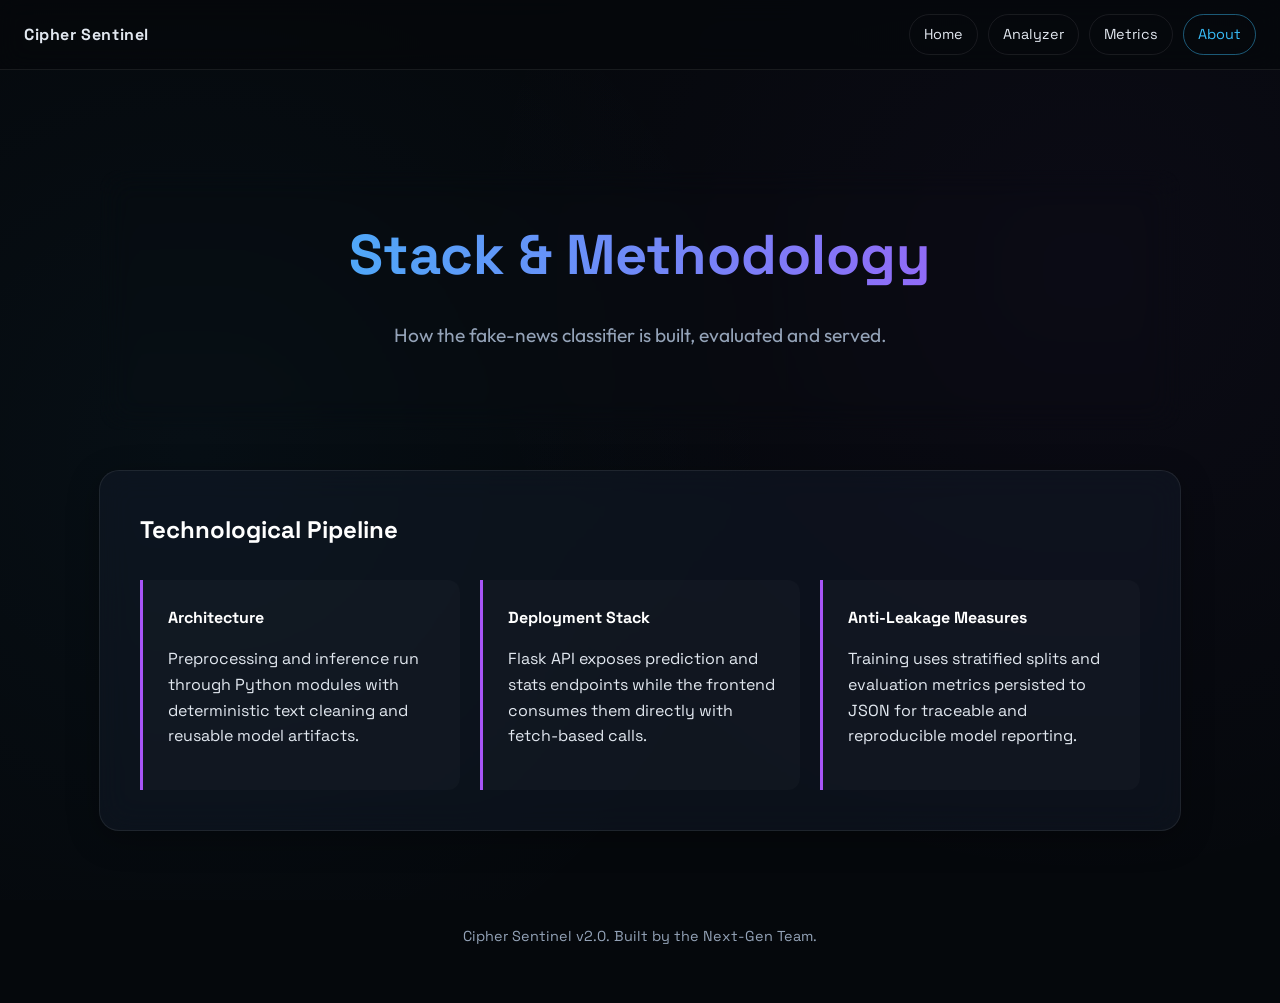
==== frontend/about.html @ 22d8f28d "Update fake news project with security hardening, report files, and frontend/backend enhancements" ====
<!DOCTYPE html>
<html lang="en">
<head>
    <meta charset="UTF-8">
    <meta name="viewport" content="width=device-width, initial-scale=1.0">
    <title>Cipher Sentinel | About</title>
    <link href="https://fonts.googleapis.com/css2?family=Outfit:wght@300;400;600;800&family=Space+Grotesk:wght@400;700&display=swap" rel="stylesheet">
    <link rel="stylesheet" href="style.css">
</head>
<body>
    <nav class="top-nav">
        <div class="brand">Cipher Sentinel</div>
        <div class="nav-links">
            <a class="nav-link" href="index.html">Home</a>
            <a class="nav-link" href="analyzer.html">Analyzer</a>
            <a class="nav-link" href="metrics.html">Metrics</a>
            <a class="nav-link active" href="about.html">About</a>
        </div>
    </nav>

    <section class="hero glass-panel page-header">
        <h1 class="glitch-title">Stack & Methodology</h1>
        <p class="subtitle">How the fake-news classifier is built, evaluated and served.</p>
    </section>

    <section class="about glass-panel">
        <h2>Technological Pipeline</h2>
        <div class="about-grid">
            <div class="about-card">
                <h4>Architecture</h4>
                <p>Preprocessing and inference run through Python modules with deterministic text cleaning and reusable model artifacts.</p>
            </div>
            <div class="about-card">
                <h4>Deployment Stack</h4>
                <p>Flask API exposes prediction and stats endpoints while the frontend consumes them directly with fetch-based calls.</p>
            </div>
            <div class="about-card">
                <h4>Anti-Leakage Measures</h4>
                <p>Training uses stratified splits and evaluation metrics persisted to JSON for traceable and reproducible model reporting.</p>
            </div>
        </div>
    </section>

    <footer class="footer">
        <p>Cipher Sentinel v2.0. Built by the Next-Gen Team.</p>
    </footer>

    <script src="script.js"></script>
</body>
</html>
---- frontend/style.css ----
:root {
    --bg-dark: #0a0e17;
    --bg-darker: #05080c;
    --bg-panel: rgba(22, 30, 46, 0.45);
    --border-color: rgba(255, 255, 255, 0.08);
    --neon-blue: #38bdf8;
    --neon-purple: #a855f7;
    --neon-red: #f43f5e;
    --neon-green: #10b981;
    --text-primary: #e2e8f0;
    --text-muted: #94a3b8;
    
    font-family: 'Space Grotesk', 'Outfit', sans-serif;
}

body {
    background-color: var(--bg-darker);
    background-image: 
        radial-gradient(circle at 15% 50%, rgba(56, 189, 248, 0.04) 0%, transparent 50%),
        radial-gradient(circle at 85% 30%, rgba(168, 85, 247, 0.04) 0%, transparent 50%);
    background-attachment: fixed;
    color: var(--text-primary);
    margin: 0;
    padding: 0;
    line-height: 1.6;
    overflow-x: hidden;
    scroll-behavior: smooth;
}

h1, h2, h3, h4 { margin: 0; font-weight: 700; color: #fff; }

.top-nav {
    position: sticky;
    top: 0;
    z-index: 100;
    display: flex;
    justify-content: space-between;
    align-items: center;
    gap: 20px;
    padding: 14px 24px;
    background: rgba(5, 8, 12, 0.8);
    backdrop-filter: blur(12px);
    border-bottom: 1px solid var(--border-color);
}

.brand {
    font-weight: 800;
    letter-spacing: 0.6px;
}

.nav-links {
    display: flex;
    gap: 10px;
    flex-wrap: wrap;
    align-items: center;
}

.nav-link {
    color: var(--text-primary);
    text-decoration: none;
    border: 1px solid var(--border-color);
    border-radius: 999px;
    padding: 8px 14px;
    font-size: 0.9rem;
    transition: all 0.2s ease;
}

.nav-link:hover,
.nav-link.active {
    border-color: rgba(56, 189, 248, 0.45);
    color: var(--neon-blue);
}

.glass-panel {
    background: var(--bg-panel);
    backdrop-filter: blur(16px);
    border: 1px solid var(--border-color);
    border-radius: 20px;
    box-shadow: 0 8px 32px rgba(0, 0, 0, 0.3);
    margin: 40px auto;
    padding: 40px;
    max-width: 1000px;
}

/* Hero Section */
.hero {
    text-align: center;
    border: none;
    background: transparent;
    box-shadow: none;
    margin-top: 100px;
}
.glitch-title {
    font-size: 3.5rem;
    background: linear-gradient(to right, var(--neon-blue), var(--neon-purple));
    -webkit-background-clip: text;
    -webkit-text-fill-color: transparent;
    margin-bottom: 20px;
}
.subtitle {
    font-size: 1.2rem;
    color: var(--text-muted);
    font-family: 'Outfit', sans-serif;
    margin-bottom: 40px;
}

.page-header {
    text-align: center;
}

.quick-links {
    display: grid;
    grid-template-columns: repeat(3, minmax(0, 1fr));
    gap: 16px;
    margin-top: 26px;
}

.quick-card {
    text-decoration: none;
    color: var(--text-primary);
    padding: 20px;
    border-radius: 14px;
    border: 1px solid var(--border-color);
    background: rgba(255, 255, 255, 0.02);
    transition: transform 0.2s ease, border-color 0.2s ease;
}

.quick-card:hover {
    transform: translateY(-2px);
    border-color: rgba(56, 189, 248, 0.4);
}

.quick-card h3 {
    margin-bottom: 8px;
    color: var(--neon-blue);
}

/* Buttons */
.neon-btn {
    background: linear-gradient(135deg, var(--neon-blue), var(--neon-purple));
    border: none;
    border-radius: 8px;
    color: #fff;
    font-family: 'Space Grotesk', sans-serif;
    font-size: 1.1rem;
    font-weight: 600;
    padding: 12px 32px;
    cursor: pointer;
    transition: all 0.3s ease;
    box-shadow: 0 0 15px rgba(56, 189, 248, 0.3);
}
.neon-btn:hover {
    transform: translateY(-2px);
    box-shadow: 0 0 25px rgba(168, 85, 247, 0.5);
}
.analyze-btn {
    width: 100%;
}

/* Features Grid */
.feature-grid {
    display: grid;
    grid-template-columns: repeat(2, 1fr);
    gap: 20px;
    margin-top: 30px;
}
.feature-card {
    background: rgba(255, 255, 255, 0.03);
    padding: 24px;
    border-radius: 12px;
    border: 1px solid rgba(255, 255, 255, 0.05);
}
.feature-card h3 { color: var(--neon-blue); margin-bottom: 10px; }

/* Demo Layout */
.demo-grid { display: flex; flex-direction: column; gap: 30px; margin-top: 30px; }
.input-actions { margin-top: 15px; }

.llm-toggle-row {
    display: inline-flex;
    align-items: center;
    gap: 10px;
    margin-bottom: 12px;
    padding: 8px 10px;
    border: 1px solid var(--border-color);
    border-radius: 8px;
    color: var(--text-primary);
    background: rgba(255,255,255,0.02);
    font-size: 0.92rem;
}

.llm-toggle-row input {
    accent-color: var(--neon-blue);
}

textarea {
    width: 100%;
    min-height: 180px;
    background: rgba(0,0,0,0.4);
    border: 1px solid var(--border-color);
    border-radius: 12px;
    padding: 20px;
    color: var(--text-primary);
    font-family: 'Outfit', sans-serif;
    font-size: 1.1rem;
    resize: vertical;
    box-sizing: border-box;
}
textarea:focus {
    outline: none;
    border-color: var(--neon-purple);
    box-shadow: inset 0 0 20px rgba(168, 85, 247, 0.1);
}

/* Loader */
.hidden { display: none !important; }
#loader { display: flex; align-items: center; justify-content: center; gap: 15px; margin-top: 20px; }
.spinner {
    width: 24px; height: 24px;
    border: 3px solid rgba(255,255,255,0.1);
    border-top-color: var(--neon-blue);
    border-radius: 50%;
    animation: spin 1s linear infinite;
}
@keyframes spin { to { transform: rotate(360deg); } }
.loading-text { color: var(--neon-purple); font-weight: 600; }

/* Results Metrics Grid */
.metrics-grid {
    display: grid;
    grid-template-columns: repeat(3, 1fr);
    gap: 20px;
    margin-bottom: 30px;
    padding-bottom: 30px;
    border-bottom: 1px solid var(--border-color);
}
.metric-box { display: flex; flex-direction: column; gap: 8px;}
.m-label { font-size: 0.8rem; text-transform: uppercase; color: var(--text-muted); letter-spacing: 1px; }

.result-badge {
    display: inline-block;
    padding: 10px 20px;
    border-radius: 8px;
    font-size: 1.5rem;
    font-weight: 800;
    text-transform: uppercase;
}
.badge-fake { background: rgba(244, 63, 94, 0.1); color: var(--neon-red); border: 1px solid rgba(244, 63, 94, 0.3); }
.badge-real { background: rgba(16, 185, 129, 0.1); color: var(--neon-green); border: 1px solid rgba(16, 185, 129, 0.3); }

/* Conf Bar */
.conf-row { display: flex; align-items: center; gap: 15px; }
.prog-track {
    flex-grow: 1;
    height: 10px;
    background: rgba(255,255,255,0.05);
    border-radius: 5px;
    overflow: hidden;
}
.prog-fill {
    height: 100%;
    width: 0%;
    background: linear-gradient(90deg, var(--neon-blue), var(--neon-purple));
    transition: width 1s cubic-bezier(0.4, 0, 0.2, 1);
}
#conf-pct { font-weight: 700; min-width: 50px; text-align: right; }
.conf-note { color: var(--text-muted); font-size: 0.8rem; }

.bias-badge { padding: 6px 12px; border-radius: 6px; font-weight: bold; background: rgba(255,255,255,0.05); }

.lime-list, .bias-indicators ul { list-style: none; padding: 0; margin-top: 15px;}
.lime-list li { margin-bottom: 8px; font-family: 'Outfit'; display: flex; justify-content: space-between; padding: 8px 12px; background: rgba(255,255,255,0.02); border-radius: 6px; }

.llm-section {
    margin-top: 24px;
    padding: 14px 16px;
    border: 1px solid var(--border-color);
    border-radius: 10px;
    background: rgba(255,255,255,0.02);
}

.llm-explanation {
    margin-top: 10px;
    color: var(--text-primary);
    line-height: 1.6;
}

.reasoning-section,
.verification-section {
    margin-top: 24px;
    padding: 14px 16px;
    border: 1px solid var(--border-color);
    border-radius: 10px;
    background: rgba(255,255,255,0.02);
}

.legend-section {
    margin-top: 24px;
    padding: 14px 16px;
    border: 1px solid var(--border-color);
    border-radius: 10px;
    background: rgba(255,255,255,0.02);
}

.legend-row {
    display: flex;
    align-items: center;
    gap: 10px;
    margin-top: 8px;
    color: var(--text-primary);
}

.legend-dot {
    width: 10px;
    height: 10px;
    border-radius: 50%;
    display: inline-block;
}

.legend-high { background: var(--neon-green); }
.legend-medium { background: var(--neon-blue); }
.legend-low { background: var(--neon-red); }

.reasoning-list {
    margin-top: 10px;
    padding-left: 18px;
    color: var(--text-primary);
}

.reasoning-list li {
    margin-bottom: 8px;
}

.verification-status {
    margin-top: 10px;
    font-weight: 700;
    color: var(--neon-blue);
}

.verification-details {
    color: var(--text-muted);
    margin-top: 4px;
}

.llm-toggle-row {
    display: inline-flex;
    align-items: center;
    gap: 8px;
    margin-bottom: 12px;
    color: var(--text-primary);
}

/* Stats Performance Card */
.stats-grid { display: grid; grid-template-columns: repeat(4, 1fr); gap: 20px; margin: 30px 0; }
.stat-card {
    background: rgba(0,0,0,0.3);
    padding: 20px;
    border-radius: 12px;
    text-align: center;
    border: 1px solid var(--border-color);
}
.stat-card h4 { color: var(--text-muted); font-size: 0.9rem; margin-bottom: 10px; }
.stat-number { font-size: 2.2rem; font-weight: 800; color: var(--neon-blue); }

.matrix-grid {
    display: grid;
    grid-template-columns: 150px 1fr 1fr;
    gap: 5px;
    margin-top: 20px;
}
.matrix-cell { padding: 15px; border-radius: 8px; display: flex; align-items: center; justify-content: center; }
.label-cell { font-weight: 600; color: var(--text-muted); background: transparent; }
.data-cell { font-size: 1.5rem; font-weight: bold; font-family: 'Space Grotesk'; }

.calibration-panel {
    margin-top: 24px;
    padding: 16px;
    border: 1px solid var(--border-color);
    border-radius: 10px;
    background: rgba(255,255,255,0.02);
}

.calibration-row {
    display: grid;
    grid-template-columns: 80px 1fr 70px;
    align-items: center;
    gap: 12px;
    margin-top: 10px;
}

.mini-track {
    height: 10px;
    background: rgba(255,255,255,0.06);
    border-radius: 999px;
    overflow: hidden;
}

.mini-fill {
    height: 100%;
    width: 0%;
    background: linear-gradient(90deg, #22d3ee, #0ea5e9);
    transition: width 0.5s ease;
}

.about-grid { display: grid; grid-template-columns: repeat(3, 1fr); gap: 20px; margin-top: 30px;}
.about-card { padding: 25px; background: rgba(255,255,255,0.02); border-left: 3px solid var(--neon-purple); border-radius: 0 12px 12px 0;}

.footer { text-align: center; color: var(--text-muted); padding: 40px; font-size: 0.9rem; }

@media (max-width: 980px) {
    .glass-panel {
        margin: 24px 16px;
        padding: 28px;
    }

    .glitch-title {
        font-size: 2.6rem;
    }

    .feature-grid,
    .metrics-grid,
    .stats-grid,
    .about-grid,
    .quick-links {
        grid-template-columns: 1fr;
    }

    .matrix-grid {
        grid-template-columns: 120px 1fr 1fr;
    }
}

@media (max-width: 640px) {
    .hero {
        margin-top: 60px;
    }

    .top-nav {
        padding: 12px;
    }

    .brand {
        font-size: 0.9rem;
    }

    .nav-links {
        gap: 6px;
    }

    .glitch-title {
        font-size: 2rem;
    }

    .subtitle {
        font-size: 1rem;
    }

    .neon-btn {
        width: 100%;
    }

    .matrix-grid {
        grid-template-columns: 100px 1fr 1fr;
        gap: 4px;
    }

    .matrix-cell {
        padding: 10px;
        font-size: 0.9rem;
    }
}
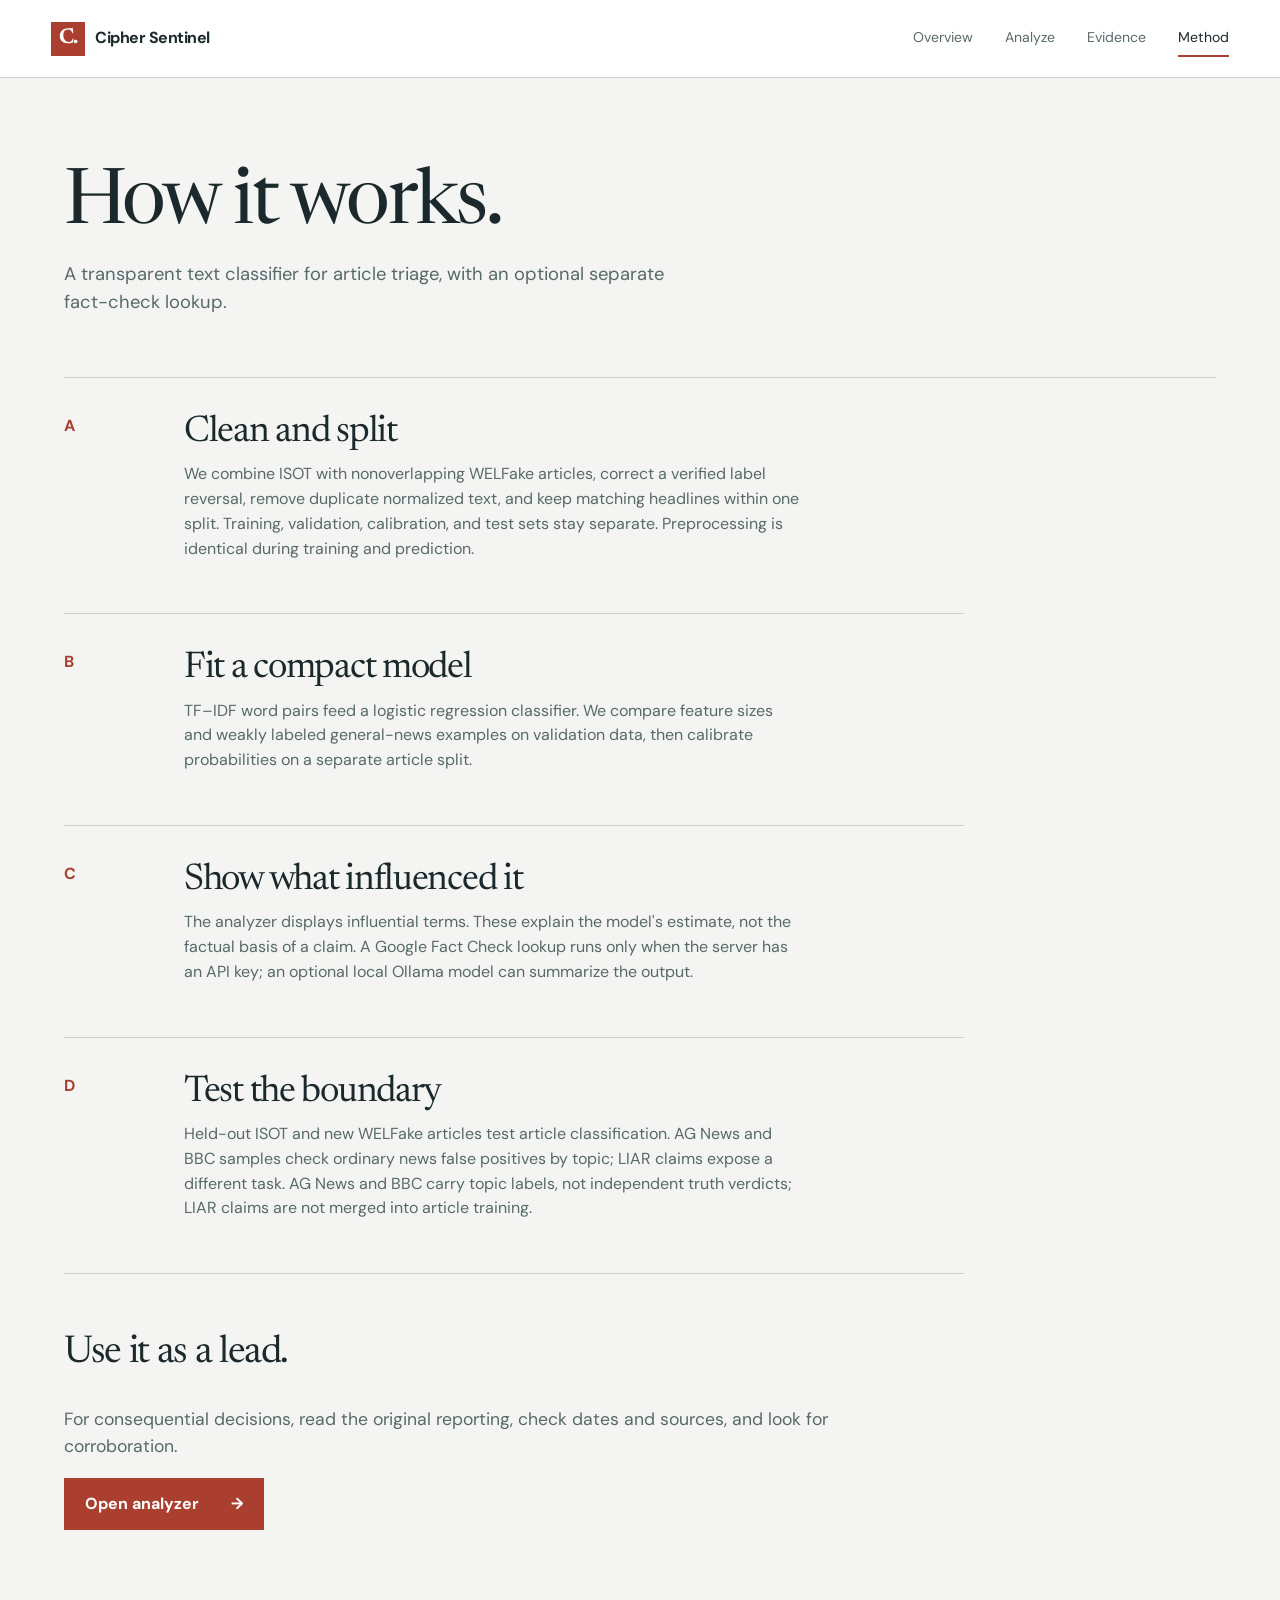
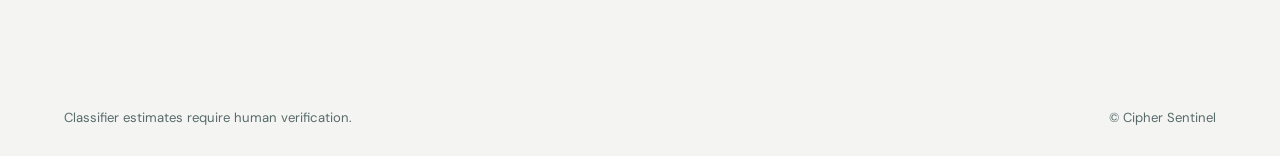
==== commit 68de9e0c: "Improve news classifier, evaluation, and interface" ====
--- a/frontend/about.html
+++ b/frontend/about.html
@@ -1,50 +1 @@
-<!DOCTYPE html>
-<html lang="en">
-<head>
-    <meta charset="UTF-8">
-    <meta name="viewport" content="width=device-width, initial-scale=1.0">
-    <title>Cipher Sentinel | About</title>
-    <link href="https://fonts.googleapis.com/css2?family=Outfit:wght@300;400;600;800&family=Space+Grotesk:wght@400;700&display=swap" rel="stylesheet">
-    <link rel="stylesheet" href="style.css">
-</head>
-<body>
-    <nav class="top-nav">
-        <div class="brand">Cipher Sentinel</div>
-        <div class="nav-links">
-            <a class="nav-link" href="index.html">Home</a>
-            <a class="nav-link" href="analyzer.html">Analyzer</a>
-            <a class="nav-link" href="metrics.html">Metrics</a>
-            <a class="nav-link active" href="about.html">About</a>
-        </div>
-    </nav>
-
-    <section class="hero glass-panel page-header">
-        <h1 class="glitch-title">Stack & Methodology</h1>
-        <p class="subtitle">How the fake-news classifier is built, evaluated and served.</p>
-    </section>
-
-    <section class="about glass-panel">
-        <h2>Technological Pipeline</h2>
-        <div class="about-grid">
-            <div class="about-card">
-                <h4>Architecture</h4>
-                <p>Preprocessing and inference run through Python modules with deterministic text cleaning and reusable model artifacts.</p>
-            </div>
-            <div class="about-card">
-                <h4>Deployment Stack</h4>
-                <p>Flask API exposes prediction and stats endpoints while the frontend consumes them directly with fetch-based calls.</p>
-            </div>
-            <div class="about-card">
-                <h4>Anti-Leakage Measures</h4>
-                <p>Training uses stratified splits and evaluation metrics persisted to JSON for traceable and reproducible model reporting.</p>
-            </div>
-        </div>
-    </section>
-
-    <footer class="footer">
-        <p>Cipher Sentinel v2.0. Built by the Next-Gen Team.</p>
-    </footer>
-
-    <script src="script.js"></script>
-</body>
-</html>
+<!doctype html><html lang="en"><head><meta charset="utf-8"><meta name="viewport" content="width=device-width, initial-scale=1"><title>Method — Cipher Sentinel</title><link rel="preconnect" href="https://fonts.googleapis.com"><link rel="preconnect" href="https://fonts.gstatic.com" crossorigin><link href="https://fonts.googleapis.com/css2?family=DM+Sans:wght@400;500;600;700&family=Newsreader:opsz,wght@6..72,400;6..72,600&display=swap" rel="stylesheet"><link rel="stylesheet" href="style.css"></head><body><header class="site-header"><a class="brand" href="index.html"><span class="brand-mark" aria-hidden="true">C.</span> Cipher Sentinel</a><nav aria-label="Main navigation"><a href="index.html">Overview</a><a href="analyzer.html">Analyze</a><a href="metrics.html">Evidence</a><a aria-current="page" href="about.html">Method</a></nav></header><main class="page-shell"><div class="page-intro"><h1>How it works.</h1><p>A transparent text classifier for article triage, with an optional separate fact-check lookup.</p></div><section class="method-list"><article><span>A</span><div><h2>Clean and split</h2><p>We combine ISOT with nonoverlapping WELFake articles, correct a verified label reversal, remove duplicate normalized text, and keep matching headlines within one split. Training, validation, calibration, and test sets stay separate. Preprocessing is identical during training and prediction.</p></div></article><article><span>B</span><div><h2>Fit a compact model</h2><p>TF–IDF word pairs feed a logistic regression classifier. We compare feature sizes and weakly labeled general-news examples on validation data, then calibrate probabilities on a separate article split.</p></div></article><article><span>C</span><div><h2>Show what influenced it</h2><p>The analyzer displays influential terms. These explain the model's estimate, not the factual basis of a claim. A Google Fact Check lookup runs only when the server has an API key; an optional local Ollama model can summarize the output.</p></div></article><article><span>D</span><div><h2>Test the boundary</h2><p>Held-out ISOT and new WELFake articles test article classification. AG News and BBC samples check ordinary news false positives by topic; LIAR claims expose a different task. AG News and BBC carry topic labels, not independent truth verdicts; LIAR claims are not merged into article training.</p></div></article></section><div class="method-footnote"><h2>Use it as a lead.</h2><p>For consequential decisions, read the original reporting, check dates and sources, and look for corroboration.</p><a class="primary-action" href="analyzer.html">Open analyzer <span aria-hidden="true">&rarr;</span></a></div></main><footer>Classifier estimates require human verification. <span>© Cipher Sentinel</span></footer></body></html>
--- a/frontend/style.css
+++ b/frontend/style.css
@@ -1,471 +1,593 @@
+/* Hallmark · pre-emit critique: P4 H4 E4 S4 R5 V4 */
 :root {
-    --bg-dark: #0a0e17;
-    --bg-darker: #05080c;
-    --bg-panel: rgba(22, 30, 46, 0.45);
-    --border-color: rgba(255, 255, 255, 0.08);
-    --neon-blue: #38bdf8;
-    --neon-purple: #a855f7;
-    --neon-red: #f43f5e;
-    --neon-green: #10b981;
-    --text-primary: #e2e8f0;
-    --text-muted: #94a3b8;
-    
-    font-family: 'Space Grotesk', 'Outfit', sans-serif;
-}
-
+  --paper:#f4f5f3;
+  --surface:#fff;
+  --ink:#1c292c;
+  --muted:#58696a;
+  --rule:#cbd2ce;
+  --accent:#aa3f30;
+  --accent-dark:#823025;
+  --soft:#e9eeea;
+  --font-display:'Newsreader',Georgia,serif;
+  --font-body:'DM Sans',Arial,sans-serif;
+  font-family:var(--font-body);
+  color:var(--ink);
+  background:var(--paper)
+}
+
+* {
+  box-sizing:border-box
+}
+html,body {
+  margin:0;
+  overflow-x:clip
+}
 body {
-    background-color: var(--bg-darker);
-    background-image: 
-        radial-gradient(circle at 15% 50%, rgba(56, 189, 248, 0.04) 0%, transparent 50%),
-        radial-gradient(circle at 85% 30%, rgba(168, 85, 247, 0.04) 0%, transparent 50%);
-    background-attachment: fixed;
-    color: var(--text-primary);
-    margin: 0;
-    padding: 0;
-    line-height: 1.6;
-    overflow-x: hidden;
-    scroll-behavior: smooth;
-}
-
-h1, h2, h3, h4 { margin: 0; font-weight: 700; color: #fff; }
-
-.top-nav {
-    position: sticky;
-    top: 0;
-    z-index: 100;
-    display: flex;
-    justify-content: space-between;
-    align-items: center;
-    gap: 20px;
-    padding: 14px 24px;
-    background: rgba(5, 8, 12, 0.8);
-    backdrop-filter: blur(12px);
-    border-bottom: 1px solid var(--border-color);
-}
-
+  line-height:1.55
+}
+a {
+  color:inherit
+}
+button,textarea {
+  font:inherit
+}
+button {
+  cursor:pointer
+}
+h1,h2,h3,p {
+  margin-top:0
+}
+h1,h2 {
+  font-family:var(--font-display);
+  font-weight:400;
+  letter-spacing:-.035em;
+  line-height:1.04
+}
+h1 {
+  font-size:clamp(3.2rem,7.5vw,7.4rem)
+}
+h2 {
+  font-size:clamp(2rem,4vw,3.8rem)
+}
+h3 {
+  font-size:1rem;
+  letter-spacing:0;
+  font-weight:700
+}
+.sr-only {
+  position:absolute;
+  width:1px;
+  height:1px;
+  padding:0;
+  margin:-1px;
+  overflow:hidden;
+  clip:rect(0,0,0,0);
+  white-space:nowrap;
+  border:0
+}
+:focus-visible {
+  outline:3px solid var(--accent);
+  outline-offset:3px
+}
+
+.site-header {
+  min-height:78px;
+  padding:16px clamp(20px,4vw,64px);
+  display:flex;
+  align-items:center;
+  justify-content:space-between;
+  gap:20px;
+  border-bottom:1px solid var(--rule);
+  background:var(--surface)
+}
 .brand {
-    font-weight: 800;
-    letter-spacing: 0.6px;
-}
-
-.nav-links {
-    display: flex;
-    gap: 10px;
-    flex-wrap: wrap;
-    align-items: center;
-}
-
-.nav-link {
-    color: var(--text-primary);
-    text-decoration: none;
-    border: 1px solid var(--border-color);
-    border-radius: 999px;
-    padding: 8px 14px;
-    font-size: 0.9rem;
-    transition: all 0.2s ease;
-}
-
-.nav-link:hover,
-.nav-link.active {
-    border-color: rgba(56, 189, 248, 0.45);
-    color: var(--neon-blue);
-}
-
-.glass-panel {
-    background: var(--bg-panel);
-    backdrop-filter: blur(16px);
-    border: 1px solid var(--border-color);
-    border-radius: 20px;
-    box-shadow: 0 8px 32px rgba(0, 0, 0, 0.3);
-    margin: 40px auto;
-    padding: 40px;
-    max-width: 1000px;
-}
-
-/* Hero Section */
-.hero {
-    text-align: center;
-    border: none;
-    background: transparent;
-    box-shadow: none;
-    margin-top: 100px;
-}
-.glitch-title {
-    font-size: 3.5rem;
-    background: linear-gradient(to right, var(--neon-blue), var(--neon-purple));
-    -webkit-background-clip: text;
-    -webkit-text-fill-color: transparent;
-    margin-bottom: 20px;
-}
-.subtitle {
-    font-size: 1.2rem;
-    color: var(--text-muted);
-    font-family: 'Outfit', sans-serif;
-    margin-bottom: 40px;
-}
-
-.page-header {
-    text-align: center;
-}
-
-.quick-links {
-    display: grid;
-    grid-template-columns: repeat(3, minmax(0, 1fr));
-    gap: 16px;
-    margin-top: 26px;
-}
-
-.quick-card {
-    text-decoration: none;
-    color: var(--text-primary);
-    padding: 20px;
-    border-radius: 14px;
-    border: 1px solid var(--border-color);
-    background: rgba(255, 255, 255, 0.02);
-    transition: transform 0.2s ease, border-color 0.2s ease;
-}
-
-.quick-card:hover {
-    transform: translateY(-2px);
-    border-color: rgba(56, 189, 248, 0.4);
-}
-
-.quick-card h3 {
-    margin-bottom: 8px;
-    color: var(--neon-blue);
-}
-
-/* Buttons */
-.neon-btn {
-    background: linear-gradient(135deg, var(--neon-blue), var(--neon-purple));
-    border: none;
-    border-radius: 8px;
-    color: #fff;
-    font-family: 'Space Grotesk', sans-serif;
-    font-size: 1.1rem;
-    font-weight: 600;
-    padding: 12px 32px;
-    cursor: pointer;
-    transition: all 0.3s ease;
-    box-shadow: 0 0 15px rgba(56, 189, 248, 0.3);
-}
-.neon-btn:hover {
-    transform: translateY(-2px);
-    box-shadow: 0 0 25px rgba(168, 85, 247, 0.5);
+  display:inline-flex;
+  align-items:center;
+  gap:10px;
+  text-decoration:none;
+  font-weight:700;
+  white-space:nowrap;
+  letter-spacing:-.03em
+}
+.brand-mark {
+  display:grid;
+  place-items:center;
+  width:34px;
+  height:34px;
+  background:var(--accent);
+  color:var(--surface);
+  font-family:var(--font-display);
+  font-size:1.35rem
+}
+.site-header nav {
+  display:flex;
+  gap:clamp(12px,2.5vw,36px);
+  align-items:center
+}
+.site-header nav a {
+  font-size:.88rem;
+  text-decoration:none;
+  color:var(--muted);
+  white-space:nowrap;
+  padding:7px 0;
+  border-bottom:2px solid transparent
+}
+.site-header nav a:hover,.site-header nav a[aria-current] {
+  color:var(--ink);
+  border-color:var(--accent)
+}
+
+.hero,.page-shell {
+  max-width:1512px;
+  margin:auto;
+  padding-left:clamp(20px,5vw,80px);
+  padding-right:clamp(20px,5vw,80px)
+}
+.home-hero {
+  min-height:min(720px,80vh);
+  padding-top:clamp(80px,10vw,150px);
+  padding-bottom:100px;
+  display:flex;
+  flex-direction:column;
+  align-items:flex-start;
+  background:linear-gradient(90deg,var(--paper) 0%,var(--paper) 62%,var(--soft) 62%,var(--soft) 100%)
+}
+.eyebrow,.section-index {
+  font-size:.74rem;
+  font-weight:700;
+  letter-spacing:.13em;
+  text-transform:uppercase;
+  color:var(--accent)
+}
+.eyebrow {
+  display:flex;
+  align-items:center;
+  gap:10px
+}
+.live-dot {
+  width:8px;
+  height:8px;
+  border-radius:50%;
+  background:var(--accent)
+}
+.home-hero h1 {
+  margin:26px 0 24px;
+  max-width:980px
+}
+.home-hero h1 em {
+  font-weight:400;
+  color:var(--accent)
+}
+.home-hero p {
+  font-size:clamp(1rem,1.5vw,1.28rem);
+  max-width:540px;
+  color:var(--muted);
+  margin-bottom:30px
+}
+.primary-action {
+  display:inline-flex;
+  align-items:center;
+  justify-content:space-between;
+  gap:32px;
+  min-height:52px;
+  padding:12px 20px;
+  background:var(--accent);
+  color:var(--surface);
+  border:1px solid var(--accent);
+  text-decoration:none;
+  font-weight:700;
+  border-radius:0;
+  white-space:nowrap
+}
+.primary-action:hover {
+  background:var(--accent-dark);
+  border-color:var(--accent-dark)
+}
+.primary-action:disabled {
+  opacity:.65;
+  cursor:wait
+}
+.editorial-strip {
+  display:grid;
+  grid-template-columns:1fr 1fr;
+  gap:8vw;
+  padding:clamp(56px,8vw,110px) clamp(20px,5vw,80px);
+  max-width:1512px;
+  margin:auto;
+  border-top:1px solid var(--rule)
+}
+.editorial-strip h2 {
+  margin:18px 0 0
+}
+.editorial-strip p {
+  font-size:1.2rem;
+  max-width:520px
+}
+.text-link {
+  font-weight:700;
+  text-decoration:none;
+  color:var(--accent);
+  border-bottom:1px solid currentColor;
+  padding-bottom:3px
+}
+.home-links {
+  display:grid;
+  grid-template-columns:1fr 1fr;
+  border-top:1px solid var(--rule);
+  border-bottom:1px solid var(--rule);
+  max-width:1512px;
+  margin:auto
+}
+.home-links a {
+  display:grid;
+  grid-template-columns:1fr auto;
+  gap:10px;
+  padding:clamp(32px,5vw,70px) clamp(20px,5vw,80px);
+  text-decoration:none
+}
+.home-links a:first-child {
+  border-right:1px solid var(--rule)
+}
+.home-links a>span:first-child {
+  grid-column:1/-1;
+  font-size:.78rem;
+  text-transform:uppercase;
+  letter-spacing:.1em;
+  color:var(--muted)
+}
+.home-links strong {
+  font-family:var(--font-display);
+  font-size:clamp(1.8rem,3vw,3rem);
+  font-weight:400;
+  line-height:1
+}
+.home-links a:hover {
+  background:var(--soft)
+}
+footer {
+  padding:28px clamp(20px,5vw,80px);
+  display:flex;
+  justify-content:space-between;
+  gap:20px;
+  color:var(--muted);
+  font-size:.82rem;
+  max-width:1512px;
+  margin:auto
+}
+
+.page-shell {
+  padding-top:70px;
+  padding-bottom:90px
+}
+.page-intro {
+  max-width:870px;
+  margin-bottom:60px
+}
+.page-intro h1 {
+  font-size:clamp(3.4rem,6vw,6.4rem);
+  margin:18px 0 14px
+}
+.page-intro p {
+  font-size:1.15rem;
+  color:var(--muted);
+  max-width:640px
+}
+.analysis-layout {
+  display:grid;
+  grid-template-columns:minmax(0,1.45fr) minmax(280px,.8fr);
+  gap:22px;
+  align-items:start
+}
+.work-panel,.result-panel,.note-panel {
+  background:var(--surface);
+  border:1px solid var(--rule);
+  padding:clamp(22px,3vw,42px)
+}
+.panel-heading {
+  display:flex;
+  justify-content:space-between;
+  align-items:baseline;
+  gap:12px
+}
+.panel-heading h2,.result-panel h2 {
+  font-size:2rem;
+  margin-bottom:22px
+}
+.panel-heading span,.field-hint {
+  font-size:.82rem;
+  color:var(--muted)
+}
+textarea {
+  width:100%;
+  min-height:310px;
+  resize:vertical;
+  border:1px solid var(--rule);
+  background:var(--paper);
+  padding:20px;
+  color:var(--ink);
+  line-height:1.6
+}
+textarea:focus {
+  outline:2px solid var(--accent);
+  outline-offset:1px
+}
+.field-hint {
+  margin:10px 0 0
+}
+.field-error {
+  color:var(--accent-dark);
+  font-weight:700
+}
+.option-row {
+  display:flex;
+  align-items:flex-start;
+  gap:12px;
+  padding:24px 0;
+  margin-top:24px;
+  border-top:1px solid var(--rule)
+}
+.option-row input {
+  accent-color:var(--accent);
+  margin-top:5px
+}
+.option-row span {
+  display:grid;
+  gap:4px
+}
+.option-row strong {
+  font-size:.88rem
+}
+.option-row small {
+  color:var(--muted)
 }
 .analyze-btn {
-    width: 100%;
-}
-
-/* Features Grid */
-.feature-grid {
-    display: grid;
-    grid-template-columns: repeat(2, 1fr);
-    gap: 20px;
-    margin-top: 30px;
-}
-.feature-card {
-    background: rgba(255, 255, 255, 0.03);
-    padding: 24px;
-    border-radius: 12px;
-    border: 1px solid rgba(255, 255, 255, 0.05);
-}
-.feature-card h3 { color: var(--neon-blue); margin-bottom: 10px; }
-
-/* Demo Layout */
-.demo-grid { display: flex; flex-direction: column; gap: 30px; margin-top: 30px; }
-.input-actions { margin-top: 15px; }
-
-.llm-toggle-row {
-    display: inline-flex;
-    align-items: center;
-    gap: 10px;
-    margin-bottom: 12px;
-    padding: 8px 10px;
-    border: 1px solid var(--border-color);
-    border-radius: 8px;
-    color: var(--text-primary);
-    background: rgba(255,255,255,0.02);
-    font-size: 0.92rem;
-}
-
-.llm-toggle-row input {
-    accent-color: var(--neon-blue);
-}
-
-textarea {
-    width: 100%;
-    min-height: 180px;
-    background: rgba(0,0,0,0.4);
-    border: 1px solid var(--border-color);
-    border-radius: 12px;
-    padding: 20px;
-    color: var(--text-primary);
-    font-family: 'Outfit', sans-serif;
-    font-size: 1.1rem;
-    resize: vertical;
-    box-sizing: border-box;
-}
-textarea:focus {
-    outline: none;
-    border-color: var(--neon-purple);
-    box-shadow: inset 0 0 20px rgba(168, 85, 247, 0.1);
-}
-
-/* Loader */
-.hidden { display: none !important; }
-#loader { display: flex; align-items: center; justify-content: center; gap: 15px; margin-top: 20px; }
-.spinner {
-    width: 24px; height: 24px;
-    border: 3px solid rgba(255,255,255,0.1);
-    border-top-color: var(--neon-blue);
-    border-radius: 50%;
-    animation: spin 1s linear infinite;
-}
-@keyframes spin { to { transform: rotate(360deg); } }
-.loading-text { color: var(--neon-purple); font-weight: 600; }
-
-/* Results Metrics Grid */
-.metrics-grid {
-    display: grid;
-    grid-template-columns: repeat(3, 1fr);
-    gap: 20px;
-    margin-bottom: 30px;
-    padding-bottom: 30px;
-    border-bottom: 1px solid var(--border-color);
-}
-.metric-box { display: flex; flex-direction: column; gap: 8px;}
-.m-label { font-size: 0.8rem; text-transform: uppercase; color: var(--text-muted); letter-spacing: 1px; }
-
-.result-badge {
-    display: inline-block;
-    padding: 10px 20px;
-    border-radius: 8px;
-    font-size: 1.5rem;
-    font-weight: 800;
-    text-transform: uppercase;
-}
-.badge-fake { background: rgba(244, 63, 94, 0.1); color: var(--neon-red); border: 1px solid rgba(244, 63, 94, 0.3); }
-.badge-real { background: rgba(16, 185, 129, 0.1); color: var(--neon-green); border: 1px solid rgba(16, 185, 129, 0.3); }
-
-/* Conf Bar */
-.conf-row { display: flex; align-items: center; gap: 15px; }
-.prog-track {
-    flex-grow: 1;
-    height: 10px;
-    background: rgba(255,255,255,0.05);
-    border-radius: 5px;
-    overflow: hidden;
-}
-.prog-fill {
-    height: 100%;
-    width: 0%;
-    background: linear-gradient(90deg, var(--neon-blue), var(--neon-purple));
-    transition: width 1s cubic-bezier(0.4, 0, 0.2, 1);
-}
-#conf-pct { font-weight: 700; min-width: 50px; text-align: right; }
-.conf-note { color: var(--text-muted); font-size: 0.8rem; }
-
-.bias-badge { padding: 6px 12px; border-radius: 6px; font-weight: bold; background: rgba(255,255,255,0.05); }
-
-.lime-list, .bias-indicators ul { list-style: none; padding: 0; margin-top: 15px;}
-.lime-list li { margin-bottom: 8px; font-family: 'Outfit'; display: flex; justify-content: space-between; padding: 8px 12px; background: rgba(255,255,255,0.02); border-radius: 6px; }
-
+  width:100%;
+  font-size:.95rem
+}
+.status-line {
+  min-height:1.4em;
+  color:var(--muted);
+  font-size:.85rem;
+  margin:12px 0 0
+}
+.result-panel {
+  grid-column:1
+}
+.result-panel[hidden],.field-error[hidden] {
+  display:none
+}
+.result-summary {
+  display:grid;
+  grid-template-columns:1fr 1fr;
+  border-top:1px solid var(--rule);
+  border-bottom:1px solid var(--rule);
+  margin-top:20px
+}
+.result-summary>div {
+  padding:24px 0;
+  display:flex;
+  flex-direction:column;
+  gap:6px
+}
+.result-summary>div+div {
+  padding-left:24px;
+  border-left:1px solid var(--rule)
+}
+.result-label {
+  font-size:.78rem;
+  color:var(--muted)
+}
+.result-summary strong {
+  font-family:var(--font-display);
+  font-size:2.25rem;
+  line-height:1.1;
+  font-weight:600
+}
+.result-summary .is-fake {
+  color:var(--accent)
+}
+.confidence-track {
+  height:5px;
+  background:var(--soft);
+  margin-top:24px
+}
+.confidence-track div {
+  height:100%;
+  width:0;
+  background:var(--accent);
+  transition:width .4s ease
+}
+.result-panel h3 {
+  margin:34px 0 12px
+}
+.signal-list {
+  list-style:none;
+  padding:0;
+  margin:0
+}
+.signal-list li {
+  display:flex;
+  justify-content:space-between;
+  gap:15px;
+  padding:11px 0;
+  border-bottom:1px solid var(--rule);
+  font-size:.86rem
+}
+.signal-list li span:last-child {
+  color:var(--muted)
+}
 .llm-section {
-    margin-top: 24px;
-    padding: 14px 16px;
-    border: 1px solid var(--border-color);
-    border-radius: 10px;
-    background: rgba(255,255,255,0.02);
-}
-
-.llm-explanation {
-    margin-top: 10px;
-    color: var(--text-primary);
-    line-height: 1.6;
-}
-
-.reasoning-section,
-.verification-section {
-    margin-top: 24px;
-    padding: 14px 16px;
-    border: 1px solid var(--border-color);
-    border-radius: 10px;
-    background: rgba(255,255,255,0.02);
-}
-
-.legend-section {
-    margin-top: 24px;
-    padding: 14px 16px;
-    border: 1px solid var(--border-color);
-    border-radius: 10px;
-    background: rgba(255,255,255,0.02);
-}
-
-.legend-row {
-    display: flex;
-    align-items: center;
-    gap: 10px;
-    margin-top: 8px;
-    color: var(--text-primary);
-}
-
-.legend-dot {
-    width: 10px;
-    height: 10px;
-    border-radius: 50%;
-    display: inline-block;
-}
-
-.legend-high { background: var(--neon-green); }
-.legend-medium { background: var(--neon-blue); }
-.legend-low { background: var(--neon-red); }
-
-.reasoning-list {
-    margin-top: 10px;
-    padding-left: 18px;
-    color: var(--text-primary);
-}
-
-.reasoning-list li {
-    margin-bottom: 8px;
-}
-
-.verification-status {
-    margin-top: 10px;
-    font-weight: 700;
-    color: var(--neon-blue);
-}
-
-.verification-details {
-    color: var(--text-muted);
-    margin-top: 4px;
-}
-
-.llm-toggle-row {
-    display: inline-flex;
-    align-items: center;
-    gap: 8px;
-    margin-bottom: 12px;
-    color: var(--text-primary);
-}
-
-/* Stats Performance Card */
-.stats-grid { display: grid; grid-template-columns: repeat(4, 1fr); gap: 20px; margin: 30px 0; }
-.stat-card {
-    background: rgba(0,0,0,0.3);
-    padding: 20px;
-    border-radius: 12px;
-    text-align: center;
-    border: 1px solid var(--border-color);
-}
-.stat-card h4 { color: var(--text-muted); font-size: 0.9rem; margin-bottom: 10px; }
-.stat-number { font-size: 2.2rem; font-weight: 800; color: var(--neon-blue); }
-
-.matrix-grid {
-    display: grid;
-    grid-template-columns: 150px 1fr 1fr;
-    gap: 5px;
-    margin-top: 20px;
-}
-.matrix-cell { padding: 15px; border-radius: 8px; display: flex; align-items: center; justify-content: center; }
-.label-cell { font-weight: 600; color: var(--text-muted); background: transparent; }
-.data-cell { font-size: 1.5rem; font-weight: bold; font-family: 'Space Grotesk'; }
-
-.calibration-panel {
-    margin-top: 24px;
-    padding: 16px;
-    border: 1px solid var(--border-color);
-    border-radius: 10px;
-    background: rgba(255,255,255,0.02);
-}
-
-.calibration-row {
-    display: grid;
-    grid-template-columns: 80px 1fr 70px;
-    align-items: center;
-    gap: 12px;
-    margin-top: 10px;
-}
-
-.mini-track {
-    height: 10px;
-    background: rgba(255,255,255,0.06);
-    border-radius: 999px;
-    overflow: hidden;
-}
-
-.mini-fill {
-    height: 100%;
-    width: 0%;
-    background: linear-gradient(90deg, #22d3ee, #0ea5e9);
-    transition: width 0.5s ease;
-}
-
-.about-grid { display: grid; grid-template-columns: repeat(3, 1fr); gap: 20px; margin-top: 30px;}
-.about-card { padding: 25px; background: rgba(255,255,255,0.02); border-left: 3px solid var(--neon-purple); border-radius: 0 12px 12px 0;}
-
-.footer { text-align: center; color: var(--text-muted); padding: 40px; font-size: 0.9rem; }
-
-@media (max-width: 980px) {
-    .glass-panel {
-        margin: 24px 16px;
-        padding: 28px;
-    }
-
-    .glitch-title {
-        font-size: 2.6rem;
-    }
-
-    .feature-grid,
-    .metrics-grid,
-    .stats-grid,
-    .about-grid,
-    .quick-links {
-        grid-template-columns: 1fr;
-    }
-
-    .matrix-grid {
-        grid-template-columns: 120px 1fr 1fr;
-    }
-}
-
-@media (max-width: 640px) {
-    .hero {
-        margin-top: 60px;
-    }
-
-    .top-nav {
-        padding: 12px;
-    }
-
-    .brand {
-        font-size: 0.9rem;
-    }
-
-    .nav-links {
-        gap: 6px;
-    }
-
-    .glitch-title {
-        font-size: 2rem;
-    }
-
-    .subtitle {
-        font-size: 1rem;
-    }
-
-    .neon-btn {
-        width: 100%;
-    }
-
-    .matrix-grid {
-        grid-template-columns: 100px 1fr 1fr;
-        gap: 4px;
-    }
-
-    .matrix-cell {
-        padding: 10px;
-        font-size: 0.9rem;
-    }
-}
+  padding:16px 0 26px;
+  border-top:1px solid var(--rule)
+}
+.llm-section h3 {
+  margin-top:14px
+}
+.note-panel {
+  grid-column:2;
+  grid-row:1/3;
+  background:var(--soft)
+}
+.note-panel h2 {
+  font-size:2.3rem;
+  margin:20px 0
+}
+.note-panel p {
+  color:var(--muted)
+}
+
+.evidence-block {
+  display:grid;
+  grid-template-columns:1fr 1fr;
+  gap:7vw;
+  padding:48px 12px;
+  border-top:1px solid var(--rule)
+}
+.block-title h2 {
+  margin:16px 0
+}
+.block-title p {
+  max-width:510px;
+  color:var(--muted)
+}
+.evidence-values {
+  display:grid;
+  grid-template-columns:1fr 1fr;
+  gap:0 28px
+}
+.evidence-values>div {
+  padding:18px 0;
+  border-bottom:1px solid var(--rule);
+  display:flex;
+  flex-direction:column;
+  gap:5px
+}
+.evidence-values span {
+  font-size:.8rem;
+  color:var(--muted)
+}
+.evidence-values strong {
+  font-family:var(--font-display);
+  font-size:2.7rem;
+  font-weight:400;
+  line-height:1
+}
+.external-block {
+  background:var(--soft);
+  padding-left:clamp(20px,3vw,36px);
+  padding-right:clamp(20px,3vw,36px);
+  margin:0 calc(-1 * clamp(20px,3vw,36px))
+}
+.method-footnote {
+  max-width:780px;
+  padding:60px 0
+}
+.method-footnote h2 {
+  font-size:2.4rem
+}
+.method-footnote p {
+  font-size:1.1rem;
+  color:var(--muted)
+}
+.method-list {
+  border-top:1px solid var(--rule)
+}
+.method-list article {
+  display:grid;
+  grid-template-columns:100px 1fr;
+  gap:20px;
+  max-width:900px;
+  padding:36px 0;
+  border-bottom:1px solid var(--rule)
+}
+.method-list article>span {
+  color:var(--accent);
+  font-weight:700
+}
+.method-list h2 {
+  font-size:2.3rem;
+  margin-bottom:10px
+}
+.method-list p {
+  color:var(--muted);
+  max-width:620px
+}
+
+@media(max-width:800px) {
+  .site-header {
+  align-items:flex-start;
+  flex-direction:column
+}
+.site-header nav {
+  overflow-x:auto;
+  max-width:100%;
+  padding-bottom:2px
+}
+.home-hero {
+  background:var(--paper);
+  min-height:auto
+}
+.editorial-strip,.analysis-layout,.evidence-block {
+  grid-template-columns:1fr
+}
+.note-panel {
+  grid-column:1;
+  grid-row:auto
+}
+.result-panel {
+  grid-column:1
+}
+.page-shell {
+  padding-top:44px
+}
+.page-intro {
+  margin-bottom:36px
+}
+.home-links {
+  grid-template-columns:1fr
+}
+.home-links a:first-child {
+  border-right:0;
+  border-bottom:1px solid var(--rule)
+}
+
+}
+@media(max-width:480px) {
+  .site-header {
+  padding:14px 20px
+}
+.site-header nav {
+  gap:16px
+}
+.page-intro h1 {
+  font-size:3.3rem
+}
+.result-summary strong {
+  font-size:1.8rem
+}
+.work-panel,.result-panel,.note-panel {
+  padding:20px
+}
+.evidence-values strong {
+  font-size:2.2rem
+}
+.method-list article {
+  grid-template-columns:44px 1fr
+}
+.home-hero {
+  padding-top:70px;
+  padding-bottom:70px
+}
+footer {
+  flex-direction:column
+}
+
+}
+@media(prefers-reduced-motion:reduce) {
+  *,*::before,*::after {
+  scroll-behavior:auto!important;
+  transition:none!important;
+  animation:none!important
+}
+
+}
